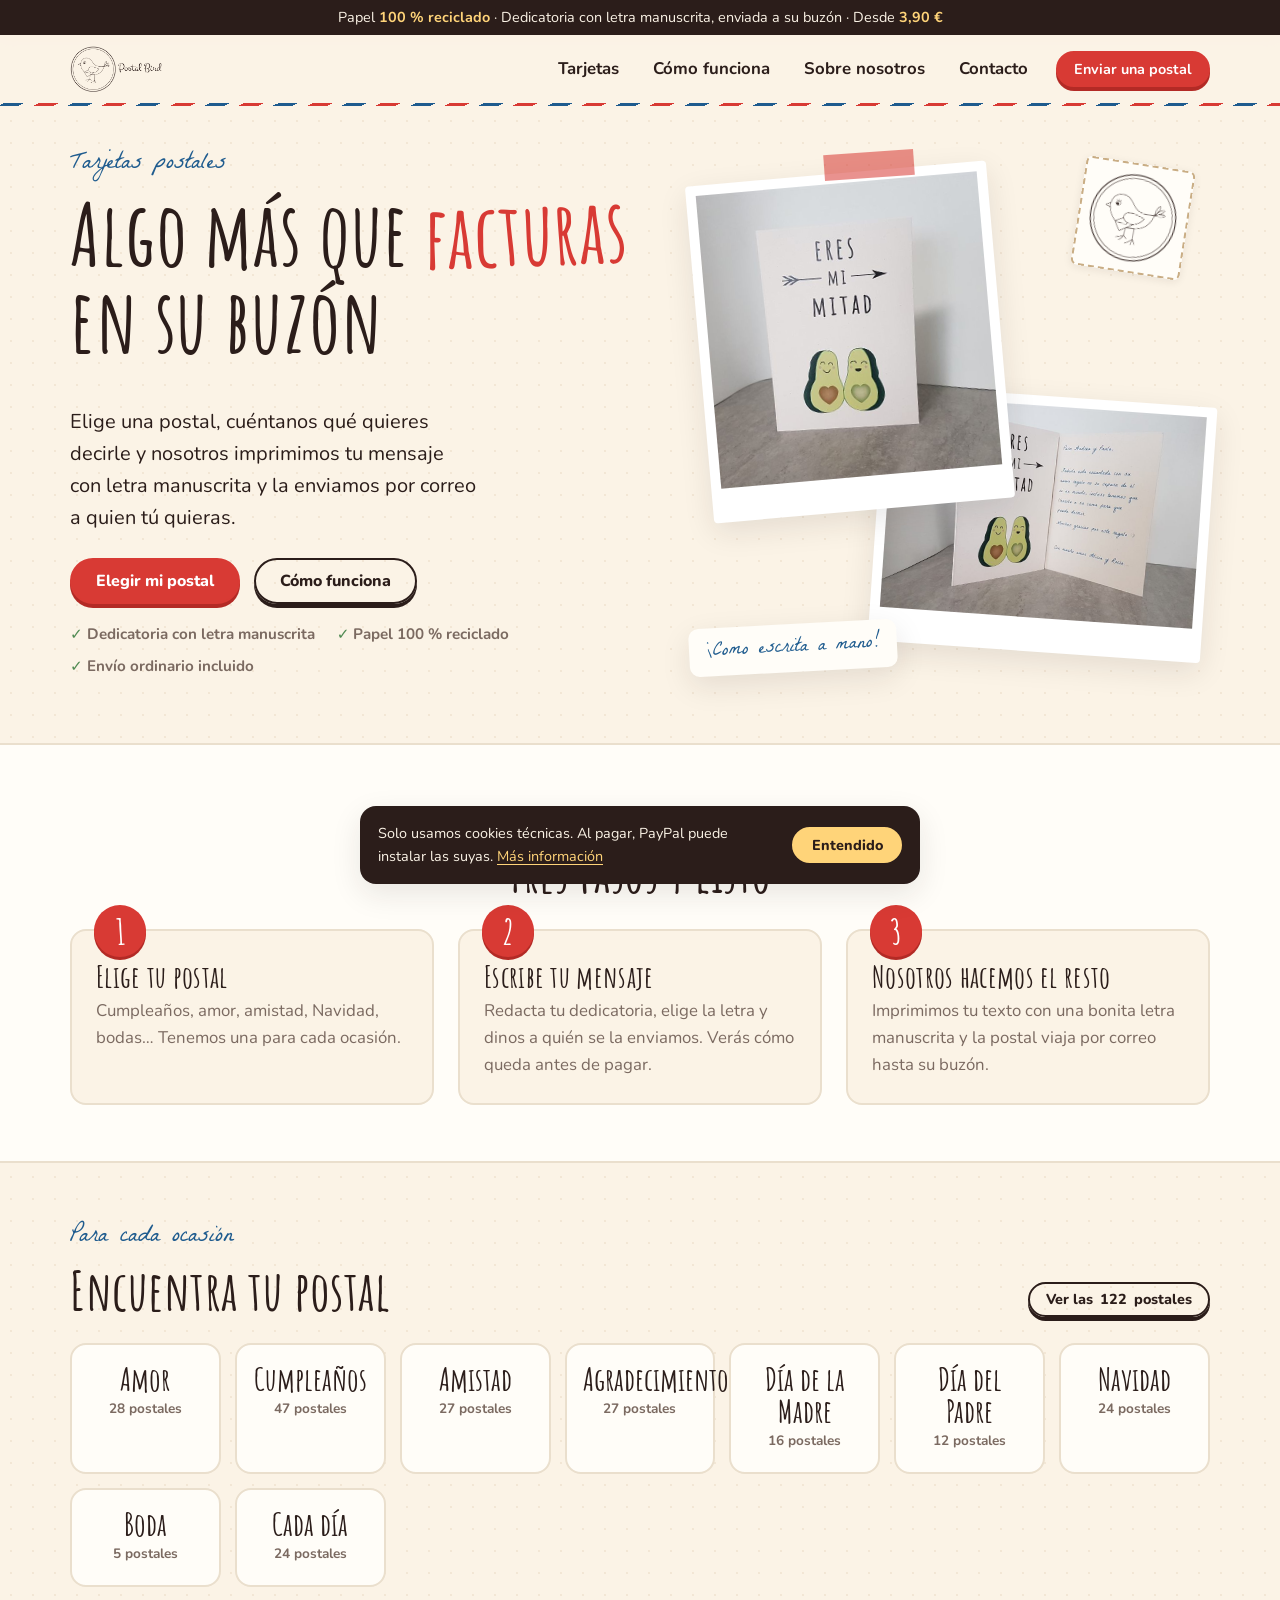
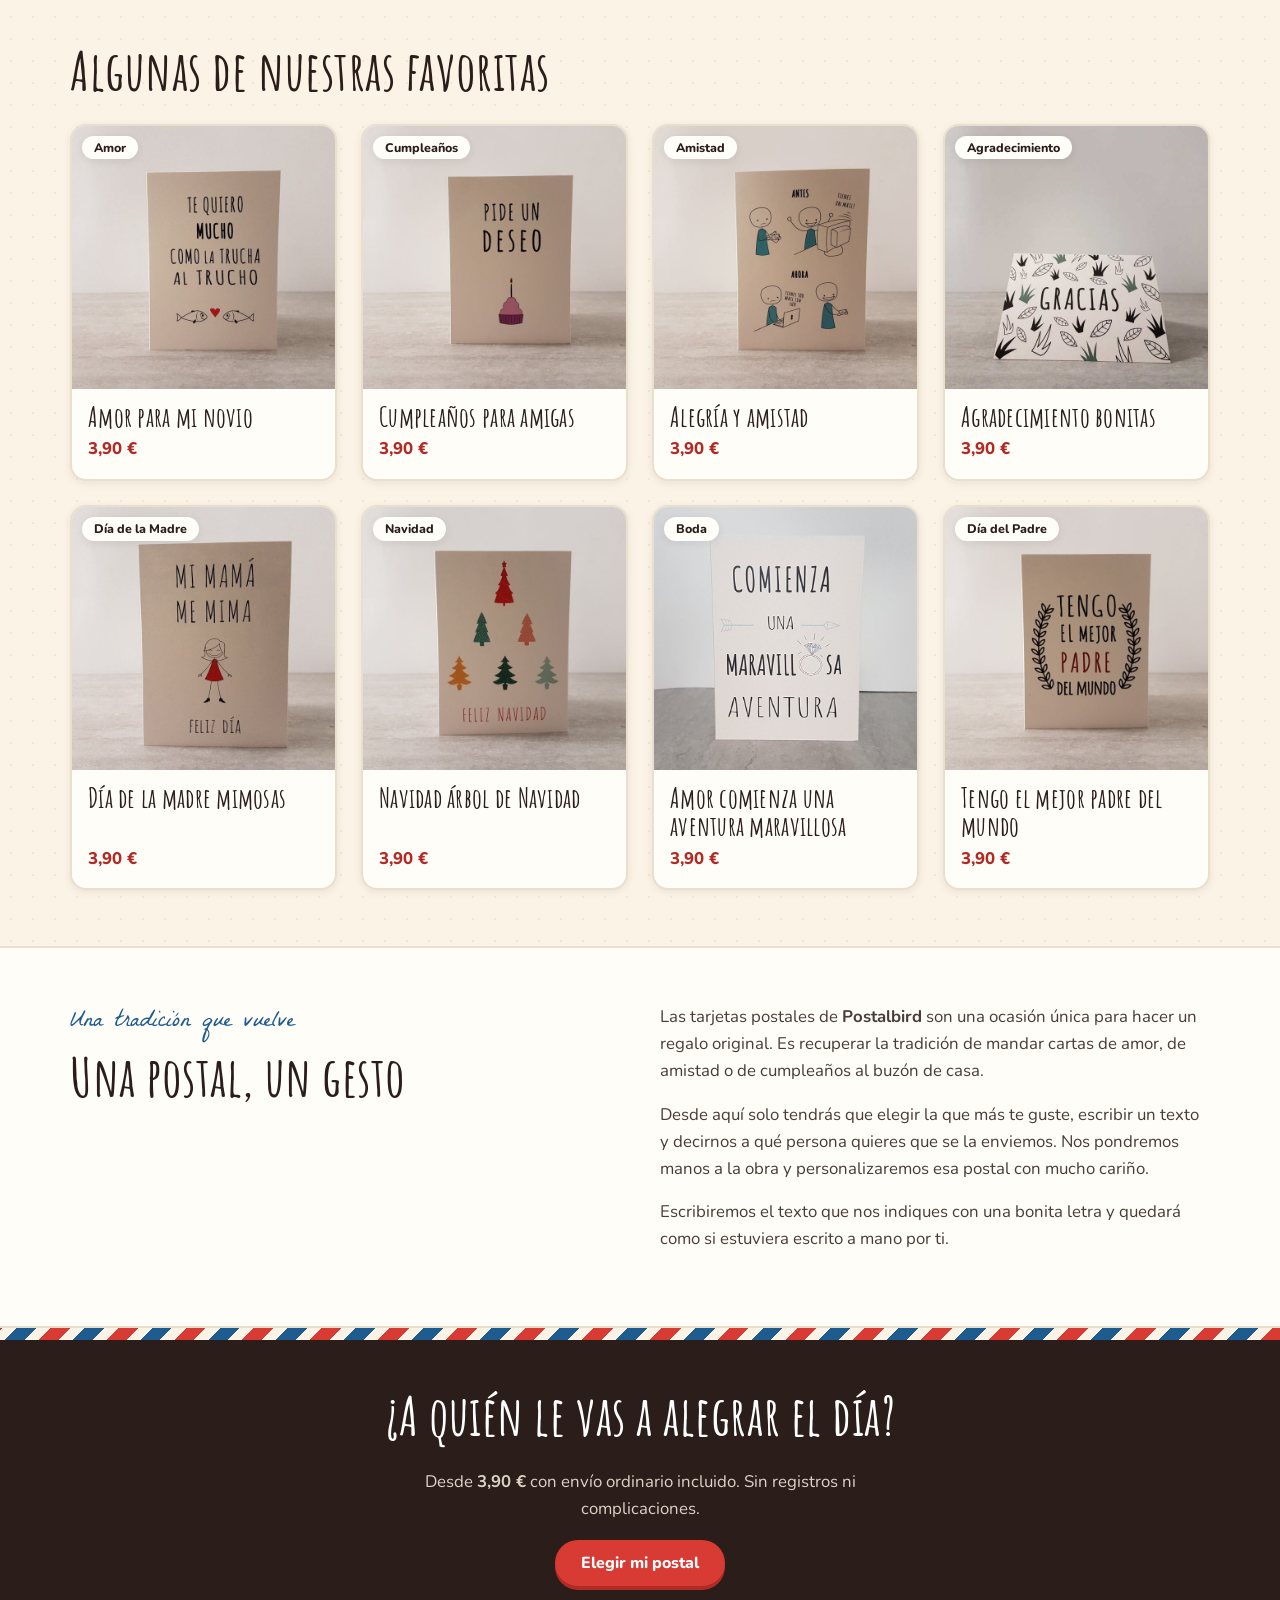
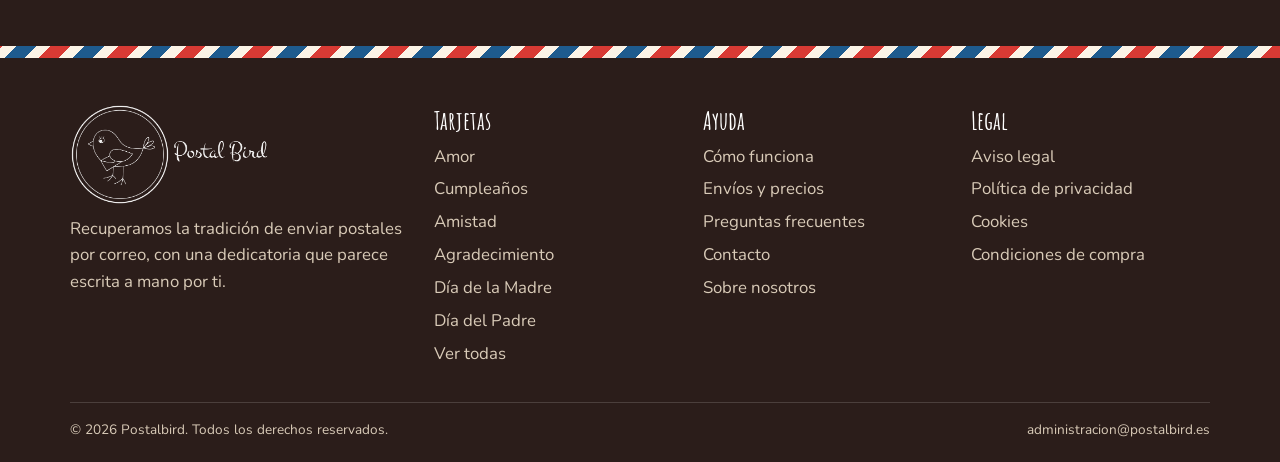
==== index.html @ 34e0749d "Primera versión de la web de Postalbird (estática, sin WordPress) Reconstrucción de la tienda a part" ====
<!doctype html>
<html lang="es">
<head>
<meta charset="utf-8">
<meta name="viewport" content="width=device-width, initial-scale=1">
<title>Postalbird · Tarjetas postales con dedicatoria manuscrita, enviadas por correo</title>
<meta name="description" content="Elige una tarjeta postal, escribe tu dedicatoria y nosotros imprimimos tu mensaje con una bonita letra manuscrita y la enviamos por correo postal al buzón de quien tú quieras.">
<link rel="icon" href="img/marca.png" type="image/png">
<link rel="preload" href="fonts/AmaticSC-Bold.ttf" as="font" type="font/ttf" crossorigin>
<link rel="preload" href="fonts/Nunito-Variable.ttf" as="font" type="font/ttf" crossorigin>
<link rel="stylesheet" href="css/style.css">
<meta property="og:title" content="Postalbird · Postales con letra manuscrita">
<meta property="og:description" content="Recupera la tradición de enviar una postal por correo, con una dedicatoria que parece escrita a mano.">
<meta property="og:image" content="img/cards/103-interior.jpg">
</head>
<body data-page="inicio">
<header id="site-header"></header>

<main>
  <section class="hero">
    <div class="wrap">
      <div>
        <span class="eyebrow">Tarjetas postales</span>
        <h1>Algo más que <em>facturas</em> en su buzón</h1>
        <p class="lead">Elige una postal, cuéntanos qué quieres decirle y nosotros imprimimos tu mensaje con letra manuscrita y la enviamos por correo a quien tú quieras.</p>
        <div class="actions">
          <a class="btn" href="tarjetas.html">Elegir mi postal</a>
          <a class="btn ghost" href="como-funciona.html">Cómo funciona</a>
        </div>
        <ul class="perks">
          <li>Dedicatoria con letra manuscrita</li>
          <li>Papel 100 % reciclado</li>
          <li>Envío ordinario incluido</li>
        </ul>
      </div>
      <div class="collage" aria-hidden="true">
        <div class="tape"></div>
        <div class="photo p1"><img src="img/cards/103-portada.jpg" alt="" width="360" height="400"></div>
        <div class="photo p2"><img src="img/cards/103-interior.jpg" alt="" width="450" height="345"></div>
        <div class="stamp stamp-box"><img src="img/marca.png" alt=""></div>
        <div class="note">¡Como escrita a mano!</div>
      </div>
    </div>
  </section>

  <section class="band">
    <div class="wrap">
      <div class="center"><span class="eyebrow">Muy fácil</span><h2>Tres pasos y listo</h2></div>
      <div class="steps">
        <div class="step"><h3>Elige tu postal</h3><p>Cumpleaños, amor, amistad, Navidad, bodas… Tenemos una para cada ocasión.</p></div>
        <div class="step"><h3>Escribe tu mensaje</h3><p>Redacta tu dedicatoria, elige la letra y dinos a quién se la enviamos. Verás cómo queda antes de pagar.</p></div>
        <div class="step"><h3>Nosotros hacemos el resto</h3><p>Imprimimos tu texto con una bonita letra manuscrita y la postal viaja por correo hasta su buzón.</p></div>
      </div>
    </div>
  </section>

  <section>
    <div class="wrap">
      <div class="section-head">
        <div><span class="eyebrow">Para cada ocasión</span><h2>Encuentra tu postal</h2></div>
        <a class="btn ghost small" href="tarjetas.html">Ver las <span data-total></span> postales</a>
      </div>
      <div class="cat-tiles" id="cats"></div>
    </div>
  </section>

  <section style="padding-top:0">
    <div class="wrap">
      <div class="section-head"><h2>Algunas de nuestras favoritas</h2></div>
      <div class="grid" id="destacadas"></div>
    </div>
  </section>

  <section class="band">
    <div class="wrap two-col">
      <div>
        <span class="eyebrow">Una tradición que vuelve</span>
        <h2>Una postal, un gesto</h2>
      </div>
      <div class="prose">
        <p>Las tarjetas postales de <strong>Postalbird</strong> son una ocasión única para hacer un regalo original. Es recuperar la tradición de mandar cartas de amor, de amistad o de cumpleaños al buzón de casa.</p>
        <p>Desde aquí solo tendrás que elegir la que más te guste, escribir un texto y decirnos a qué persona quieres que se la enviemos. Nos pondremos manos a la obra y personalizaremos esa postal con mucho cariño.</p>
        <p>Escribiremos el texto que nos indiques con una bonita letra y quedará como si estuviera escrito a mano por ti.</p>
      </div>
    </div>
  </section>

  <section class="cta-band">
    <div class="wrap">
      <h2>¿A quién le vas a alegrar el día?</h2>
      <p>Desde <strong data-price></strong> con envío ordinario incluido. Sin registros ni complicaciones.</p>
      <a class="btn" href="tarjetas.html">Elegir mi postal</a>
    </div>
  </section>
</main>

<footer id="site-footer" class="site-footer"></footer>
<script src="js/config.js"></script>
<script src="js/catalog.js"></script>
<script src="js/site.js"></script>
<script src="js/home.js"></script>
</body>
</html>
---- css/style.css ----
/* ============ Postalbird — hoja de estilos ============ */
@font-face { font-family: 'Nunito'; src: url('../fonts/Nunito-Variable.ttf') format('truetype'); font-weight: 200 1000; font-display: swap; }
@font-face { font-family: 'Amatic SC'; src: url('../fonts/AmaticSC-Regular.ttf') format('truetype'); font-weight: 400; font-display: swap; }
@font-face { font-family: 'Amatic SC'; src: url('../fonts/AmaticSC-Bold.ttf') format('truetype'); font-weight: 700; font-display: swap; }
@font-face { font-family: 'La Belle Aurore'; src: url('../fonts/LaBelleAurore.ttf') format('truetype'); font-display: swap; }
@font-face { font-family: 'Handlee'; src: url('../fonts/Handlee-Regular.ttf') format('truetype'); font-display: swap; }
@font-face { font-family: 'Allura'; src: url('../fonts/Allura-Regular.ttf') format('truetype'); font-display: swap; }
@font-face { font-family: 'Montez'; src: url('../fonts/Montez-Regular.ttf') format('truetype'); font-display: swap; }

:root {
  --cream: #fbf3e6; --paper: #fffdf8; --kraft: #ecdcc0; --kraft-d: #c9ad84;
  --ink: #2b1d1a; --muted: #7b6a61; --line: #eadfcd;
  --red: #d83a34; --red-d: #b32a25; --blue: #1e5b8e; --leaf: #4f8a52;
  --radius: 16px; --shadow: 0 10px 30px rgba(43, 29, 26, .10); --shadow-s: 0 2px 8px rgba(43, 29, 26, .08);
  --f-body: 'Nunito', system-ui, -apple-system, 'Segoe UI', sans-serif;
  --f-display: 'Amatic SC', 'Nunito', cursive;
  --f-hand: 'La Belle Aurore', cursive;
  --airmail: repeating-linear-gradient(-45deg, var(--red) 0 14px, var(--cream) 14px 24px, var(--blue) 24px 38px, var(--cream) 38px 48px);
}
*, *::before, *::after { box-sizing: border-box; }
html { scroll-behavior: smooth; -webkit-text-size-adjust: 100%; }
body {
  margin: 0; font-family: var(--f-body); font-size: 1.05rem; line-height: 1.6; color: var(--ink);
  background: var(--cream);
  background-image: radial-gradient(rgba(201, 173, 132, .18) 1px, transparent 1.2px);
  background-size: 22px 22px;
  display: flex; flex-direction: column; min-height: 100vh;
}
main { flex: 1; }
#site-header { display: contents; }
img { max-width: 100%; display: block; }
a { color: var(--red-d); text-underline-offset: 3px; }
a:hover { color: var(--red); }
h1, h2, h3 { font-family: var(--f-display); font-weight: 700; line-height: 1; letter-spacing: .01em; margin: 0 0 .5em; }
h1 { font-size: clamp(3rem, 8vw, 5.4rem); }
h2 { font-size: clamp(2.3rem, 5vw, 3.4rem); }
h3 { font-size: 1.9rem; }
p { margin: 0 0 1em; }
:focus-visible { outline: 3px solid var(--blue); outline-offset: 2px; border-radius: 6px; }
.wrap { width: min(1140px, 100% - 32px); margin-inline: auto; }
.narrow { width: min(760px, 100% - 32px); margin-inline: auto; }
.sr { position: absolute; width: 1px; height: 1px; overflow: hidden; clip: rect(0 0 0 0); white-space: nowrap; }
.hand { font-family: var(--f-hand); color: var(--blue); font-weight: 400; }
.muted { color: var(--muted); }
.center { text-align: center; }
section { padding: 56px 0; }
.eyebrow { font-family: var(--f-hand); color: var(--blue); font-size: 1.5rem; display: block; margin-bottom: 6px; }

/* ---------- Botones ---------- */
.btn {
  --bg: var(--red); --fg: #fff;
  display: inline-flex; align-items: center; justify-content: center; gap: .5em;
  padding: .8em 1.5em; border-radius: 999px; border: 2px solid var(--bg); background: var(--bg); color: var(--fg);
  font: 800 1rem/1 var(--f-body); text-decoration: none; cursor: pointer; transition: transform .15s, box-shadow .15s, background .15s;
  box-shadow: 0 4px 0 var(--red-d);
}
.btn:hover { color: var(--fg); transform: translateY(-2px); box-shadow: 0 6px 0 var(--red-d); }
.btn:active { transform: translateY(2px); box-shadow: 0 1px 0 var(--red-d); }
.btn.ghost { --bg: transparent; --fg: var(--ink); border-color: var(--ink); box-shadow: 0 4px 0 var(--ink); }
.btn.ghost:hover { background: var(--ink); color: var(--cream); }
.btn.small { padding: .6em 1.1em; font-size: .9rem; }
.btn[disabled] { opacity: .5; cursor: not-allowed; transform: none; }

/* ---------- Cabecera ---------- */
.topbar { background: var(--ink); color: var(--cream); text-align: center; font-size: .9rem; padding: 6px 12px; }
.topbar b { color: #ffd479; }
.site-header { position: sticky; top: 0; z-index: 50; background: rgba(251, 243, 230, .94); backdrop-filter: blur(8px); border-bottom: 3px solid transparent; border-image: var(--airmail) 6; }
.site-header .wrap { display: flex; align-items: center; justify-content: space-between; gap: 16px; min-height: 68px; }
.brand img { height: 46px; width: auto; }
.nav { display: flex; align-items: center; gap: 6px; }
.nav a { padding: 8px 14px; border-radius: 999px; text-decoration: none; color: var(--ink); font-weight: 700; }
.nav a:hover, .nav a[aria-current="page"] { background: var(--kraft); color: var(--ink); }
.nav .btn { margin-left: 8px; color: #fff; }
.nav .btn:hover { background: var(--red); color: #fff; }
.burger { display: none; background: none; border: 2px solid var(--ink); border-radius: 12px; padding: 8px 10px; cursor: pointer; }
.burger span { display: block; width: 22px; height: 2px; background: var(--ink); margin: 4px 0; }
@media (max-width: 820px) {
  .burger { display: block; }
  .nav { position: absolute; left: 0; right: 0; top: 100%; background: var(--cream); flex-direction: column; align-items: stretch; padding: 12px 16px 18px; border-bottom: 3px solid var(--kraft); display: none; }
  .nav.open { display: flex; }
  .nav a { padding: 12px 14px; }
  .nav .btn { margin: 8px 0 0; }
}

/* ---------- Hero ---------- */
.hero { padding: 40px 0 64px; overflow: hidden; }
.hero .wrap { display: grid; grid-template-columns: 1.05fr .95fr; gap: 40px; align-items: center; }
.hero h1 em { font-style: normal; color: var(--red); display: inline-block; transform: rotate(-2deg); }
.hero p.lead { font-size: 1.25rem; max-width: 34ch; }
.hero .actions { display: flex; gap: 14px; flex-wrap: wrap; margin: 24px 0 18px; }
.hero .perks { display: flex; gap: 8px 22px; flex-wrap: wrap; padding: 0; margin: 0; list-style: none; font-weight: 700; font-size: .95rem; color: var(--muted); }
.hero .perks li::before { content: '✓ '; color: var(--leaf); font-weight: 900; }
.collage { position: relative; aspect-ratio: 1 / 1; max-width: 520px; margin-inline: auto; width: 100%; }
.collage .photo { position: absolute; background: #fff; padding: 10px 10px 34px; box-shadow: var(--shadow); border-radius: 4px; }
.collage .photo img { width: 100%; height: 100%; object-fit: cover; }
.collage .p1 { width: 58%; aspect-ratio: 1 / 1.12; left: 2%; top: 4%; transform: rotate(-5deg); z-index: 2; }
.collage .p2 { width: 64%; aspect-ratio: 1.3 / 1; right: 0; bottom: 4%; transform: rotate(4deg); z-index: 1; }
.collage .tape { position: absolute; width: 90px; height: 26px; background: rgba(216, 58, 52, .55); left: 26%; top: 0; transform: rotate(-4deg); z-index: 4; }
.collage .stamp { position: absolute; right: 4%; top: 2%; width: 110px; height: 110px; z-index: 5; transform: rotate(9deg); }
.stamp-box { background: var(--paper); padding: 8px; border: 2px dashed var(--kraft-d); border-radius: 6px; box-shadow: var(--shadow-s); }
.stamp-box img { width: 100%; }
.collage .note { position: absolute; left: 0; bottom: 0; z-index: 6; background: var(--paper); border-radius: 10px; padding: 8px 16px; box-shadow: var(--shadow); font-family: var(--f-hand); color: var(--blue); font-size: 1.25rem; transform: rotate(-3deg); }
@media (max-width: 820px) { .hero .wrap { grid-template-columns: 1fr; } .collage { max-width: 420px; } }

/* ---------- Pasos ---------- */
.band { background: var(--paper); border-block: 2px solid var(--line); }
.steps { display: grid; grid-template-columns: repeat(3, 1fr); gap: 24px; counter-reset: paso; margin-top: 30px; }
.step { position: relative; background: var(--cream); border: 2px solid var(--line); border-radius: var(--radius); padding: 30px 24px 24px; }
.step::before { counter-increment: paso; content: counter(paso); position: absolute; top: -26px; left: 22px; width: 52px; height: 52px; border-radius: 50%; background: var(--red); color: #fff; display: grid; place-items: center; font: 700 2.2rem/1 var(--f-display); box-shadow: 0 3px 0 var(--red-d); }
.step h3 { margin-bottom: .2em; }
.step p { margin: 0; color: var(--muted); }
@media (max-width: 820px) { .steps { grid-template-columns: 1fr; gap: 40px; } }

/* ---------- Categorías (píldoras) ---------- */
.chips { display: flex; flex-wrap: wrap; gap: 10px; }
.chip { display: inline-flex; align-items: center; gap: 8px; padding: 9px 18px; border-radius: 999px; border: 2px solid var(--ink); background: transparent; color: var(--ink); font: 800 .95rem var(--f-body); text-decoration: none; cursor: pointer; transition: .15s; }
.chip small { font-weight: 700; opacity: .6; }
.chip:hover { background: var(--kraft); color: var(--ink); }
.chip.on { background: var(--ink); color: var(--cream); }
.cat-tiles { display: grid; grid-template-columns: repeat(auto-fill, minmax(150px, 1fr)); gap: 14px; margin-top: 22px; }
.cat-tile { display: block; text-decoration: none; color: var(--ink); background: var(--paper); border: 2px solid var(--line); border-radius: var(--radius); padding: 18px 16px; text-align: center; transition: .2s; }
.cat-tile:hover { transform: translateY(-4px) rotate(-1deg); border-color: var(--red); color: var(--ink); box-shadow: var(--shadow); }
.cat-tile b { font: 700 2rem/1 var(--f-display); display: block; }
.cat-tile span { font-size: .85rem; color: var(--muted); font-weight: 700; }

/* ---------- Tarjetas de producto ---------- */
.grid { display: grid; grid-template-columns: repeat(auto-fill, minmax(230px, 1fr)); gap: 24px; }
.pcard { background: var(--paper); border-radius: var(--radius); overflow: hidden; box-shadow: var(--shadow-s); border: 2px solid var(--line); text-decoration: none; color: var(--ink); display: flex; flex-direction: column; transition: transform .2s, box-shadow .2s; }
.pcard:hover { transform: translateY(-6px) rotate(-.6deg); box-shadow: var(--shadow); color: var(--ink); }
.pcard .ph { aspect-ratio: 1 / 1; background: var(--kraft); overflow: hidden; position: relative; }
.pcard .ph img { width: 100%; height: 100%; object-fit: cover; transition: transform .4s; }
.pcard:hover .ph img { transform: scale(1.05); }
.pcard .ph img.alt { position: absolute; inset: 0; opacity: 0; transition: opacity .3s; }
.pcard:hover .ph img.alt { opacity: 1; }
.pcard .tag { position: absolute; left: 10px; top: 10px; background: var(--paper); border-radius: 999px; padding: 2px 12px; font-size: .78rem; font-weight: 800; box-shadow: var(--shadow-s); }
.pcard .body { padding: 14px 16px 16px; display: flex; flex-direction: column; gap: 6px; flex: 1; }
.pcard h3 { font-size: 1.7rem; margin: 0; line-height: 1.02; }
.pcard .price { margin-top: auto; font-weight: 800; color: var(--red-d); }
.section-head { display: flex; justify-content: space-between; align-items: end; gap: 20px; flex-wrap: wrap; margin-bottom: 26px; }
.section-head h2 { margin: 0; }

/* ---------- Tienda ---------- */
.page-head { padding: 44px 0 10px; }
.page-head p { max-width: 60ch; color: var(--muted); font-size: 1.1rem; }
.toolbar { display: flex; gap: 16px; align-items: center; flex-wrap: wrap; margin: 20px 0 26px; }
.search { flex: 1 1 240px; max-width: 360px; position: relative; }
.search input { width: 100%; padding: 11px 16px 11px 42px; border-radius: 999px; border: 2px solid var(--ink); background: var(--paper); font: 600 1rem var(--f-body); color: var(--ink); }
.search::before { content: '🔍'; position: absolute; left: 14px; top: 50%; transform: translateY(-50%); font-size: .95rem; }
.empty { text-align: center; padding: 60px 0; color: var(--muted); }
.more { text-align: center; margin-top: 34px; }

/* ---------- Ficha de postal ---------- */
.crumbs { font-size: .9rem; color: var(--muted); padding-top: 26px; }
.crumbs a { color: var(--muted); }
.detail { display: grid; grid-template-columns: 1.1fr .9fr; gap: 44px; padding: 20px 0 60px; align-items: start; }
.gallery .main { background: #fff; padding: 12px; border-radius: 6px; box-shadow: var(--shadow); }
.gallery .main img { width: 100%; aspect-ratio: 1/1; object-fit: cover; }
.thumbs { display: flex; gap: 12px; margin-top: 16px; }
.thumbs button { width: 84px; padding: 4px; background: #fff; border: 2px solid var(--line); border-radius: 8px; cursor: pointer; }
.thumbs button[aria-current="true"] { border-color: var(--red); }
.thumbs img { aspect-ratio: 1/1; object-fit: cover; width: 100%; border-radius: 4px; }
.info h1 { font-size: clamp(2.8rem, 6vw, 4.2rem); }
.info .price { font: 700 2.6rem/1 var(--f-display); color: var(--red-d); margin: 4px 0 14px; }
.facts { list-style: none; padding: 0; margin: 20px 0 24px; display: grid; gap: 8px; }
.facts li { display: flex; gap: 10px; }
.facts li::before { content: '✓'; color: var(--leaf); font-weight: 900; }
.prose { max-width: 70ch; color: #4a3b35; }
.prose h2 { font-size: 2.4rem; margin-top: 1.4em; }
.prose h3 { margin-top: 1.3em; }
.prose li { margin-bottom: .4em; }
@media (max-width: 820px) { .detail { grid-template-columns: 1fr; gap: 26px; } }

/* ---------- Formularios ---------- */
label, .lbl { display: block; font-weight: 800; font-size: .95rem; margin-bottom: 6px; }
label .opt, .lbl .opt { font-weight: 600; color: var(--muted); }
input[type=text], input[type=email], input[type=tel], input[type=date], select, textarea {
  width: 100%; padding: 12px 14px; border: 2px solid var(--line); border-radius: 12px; background: var(--paper); color: var(--ink);
  font: 600 1rem var(--f-body); transition: border-color .15s, box-shadow .15s;
}
input:focus, select:focus, textarea:focus { outline: none; border-color: var(--blue); box-shadow: 0 0 0 4px rgba(30, 91, 142, .15); }
input.bad, select.bad, textarea.bad { border-color: var(--red); background: #fff5f4; }
textarea { min-height: 170px; resize: vertical; line-height: 1.5; }
.field { margin-bottom: 16px; }
.row { display: grid; grid-template-columns: 1fr 1fr; gap: 14px; }
.row.r3 { grid-template-columns: 1fr 2fr; }
@media (max-width: 560px) { .row, .row.r3 { grid-template-columns: 1fr; gap: 0; } }
.hint { font-size: .85rem; color: var(--muted); margin-top: 4px; }
.err { color: var(--red-d); font-size: .85rem; font-weight: 700; margin-top: 4px; min-height: 0; }
.check { display: flex; gap: 10px; align-items: flex-start; font-weight: 600; cursor: pointer; }
.check input { width: 20px; height: 20px; margin-top: 3px; accent-color: var(--red); flex: none; }
.hp { position: absolute; left: -9999px; }
.counter { text-align: right; font-size: .85rem; color: var(--muted); font-weight: 700; }
.counter.warn { color: var(--red-d); }

/* ---------- Editor (personalizar) ---------- */
.editor { display: grid; grid-template-columns: minmax(0, 1fr) minmax(0, 1.05fr); gap: 36px; padding: 18px 0 70px; align-items: start; }
.stepper { display: flex; gap: 6px; margin-bottom: 22px; }
.stepper button { width: 100%; min-width: 0; background: var(--paper); border: 2px solid var(--line); border-radius: 999px; padding: 8px 6px; font: 800 .82rem var(--f-body); color: var(--muted); cursor: pointer; white-space: nowrap; }
.stepper button:disabled { cursor: default; opacity: .7; }
.stepper button b { display: inline-grid; place-items: center; width: 20px; height: 20px; border-radius: 50%; background: var(--line); color: var(--ink); margin-right: 5px; font-size: .74rem; }
@media (max-width: 420px) { .stepper button { font-size: 0; padding: 6px; } .stepper button b { margin: 0; font-size: .8rem; } .stepper button.on { font-size: .82rem; } .stepper button.on b { margin-right: 5px; } }
.stepper button.on { border-color: var(--ink); color: var(--ink); background: #fff; }
.stepper button.on b { background: var(--red); color: #fff; }
.stepper button.done b { background: var(--leaf); color: #fff; }
.panel { display: none; }
.panel.on { display: block; animation: fade .3s; }
@keyframes fade { from { opacity: 0; transform: translateY(6px); } }
.panel h2 { font-size: 2.6rem; }
.nav-steps { display: flex; justify-content: space-between; gap: 12px; margin-top: 26px; }
.fonts { display: grid; grid-template-columns: repeat(2, 1fr); gap: 10px; }
.fonts label { margin: 0; cursor: pointer; }
.fonts input { position: absolute; opacity: 0; }
.fonts span { display: block; text-align: center; padding: 10px 8px; border: 2px solid var(--line); background: var(--paper); border-radius: 12px; font-size: 1.5rem; line-height: 1.2; color: var(--blue); }
.fonts small { display: block; font: 700 .72rem var(--f-body); color: var(--muted); }
.fonts input:checked + span { border-color: var(--red); box-shadow: 0 0 0 3px rgba(216, 58, 52, .18); background: #fff; }
.fonts input:focus-visible + span { outline: 3px solid var(--blue); }
.inks { display: flex; gap: 12px; }
.inks label { margin: 0; cursor: pointer; }
.inks input { position: absolute; opacity: 0; }
.inks i { display: block; width: 38px; height: 38px; border-radius: 50%; border: 3px solid #fff; box-shadow: 0 0 0 2px var(--line); }
.inks input:checked + i { box-shadow: 0 0 0 3px var(--ink); }
.inks input:focus-visible + i { outline: 3px solid var(--blue); outline-offset: 3px; }
.opts { display: grid; gap: 10px; }
.opt-card { display: flex; gap: 12px; align-items: center; padding: 14px 16px; border: 2px solid var(--line); background: var(--paper); border-radius: 14px; cursor: pointer; margin: 0; font-weight: 600; }
.opt-card input { accent-color: var(--red); width: 20px; height: 20px; }
.opt-card:has(input:checked) { border-color: var(--red); background: #fff; }
.opt-card .t { flex: 1; } .opt-card .t small { display: block; color: var(--muted); font-weight: 600; }
.opt-card b { color: var(--red-d); white-space: nowrap; }
.selected-card { display: flex; gap: 14px; align-items: center; background: var(--paper); border: 2px solid var(--line); border-radius: 14px; padding: 10px; margin-bottom: 22px; }
.selected-card img { width: 64px; height: 64px; object-fit: cover; border-radius: 8px; }
.selected-card div { flex: 1; line-height: 1.25; }
.selected-card b { font: 700 1.5rem/1 var(--f-display); display: block; }
.summary { background: var(--paper); border: 2px solid var(--line); border-radius: 14px; padding: 16px 18px; margin-bottom: 20px; }
.summary dl { margin: 0; display: grid; grid-template-columns: 1fr auto; gap: 6px 14px; }
.summary dt { color: var(--muted); font-weight: 700; } .summary dd { margin: 0; font-weight: 800; text-align: right; }
.summary .total { border-top: 2px dashed var(--line); padding-top: 10px; margin-top: 6px; font-size: 1.25rem; }
.summary dt.total { color: var(--ink); }
.summary dd.total { color: var(--red-d); }
.demo-note { background: #fff4d6; border: 2px solid #f0d488; border-radius: 12px; padding: 12px 14px; font-size: .92rem; margin-bottom: 14px; }
.msg { border-radius: 12px; padding: 12px 14px; font-weight: 700; margin: 12px 0; }
.msg.err-box { background: #fdeceb; border: 2px solid #f0b3af; color: #8a1f1a; }
.msg.ok-box { background: #e8f4e8; border: 2px solid #b7d9b8; color: #2c5d2f; }

/* Vista previa */
.preview { position: sticky; top: 92px; }
.tabs { display: flex; gap: 6px; margin-bottom: 14px; }
.tabs button { flex: 1; padding: 8px 6px; border-radius: 999px; border: 2px solid var(--line); background: var(--paper); font: 800 .9rem var(--f-body); cursor: pointer; color: var(--muted); }
.tabs button.on { background: var(--ink); color: var(--cream); border-color: var(--ink); }
.stage { background: var(--kraft); border-radius: var(--radius); padding: 22px; box-shadow: inset 0 0 0 2px rgba(255, 255, 255, .35); }
.stage .view { display: none; } .stage .view.on { display: block; }
/* Hoja de dedicatoria: 11,5 × 15,5 cm. Márgenes = los de la hoja de impresión (1,4 / 1,2 / 1,4 / 1,6 cm) */
.paper { position: relative; aspect-ratio: 11.5 / 15.5; width: min(82%, 400px); margin-inline: auto; background: #fffdf6; box-shadow: var(--shadow); border-radius: 2px; }
.hw { font-family: var(--f-hand); color: var(--blue); white-space: pre-wrap; overflow-wrap: anywhere; overflow: hidden; line-height: 1.5; }
.paper .hw { position: absolute; top: 9.03%; right: 10.43%; bottom: 9.03%; left: 13.91%; }
.cover { aspect-ratio: 11.5 / 15.5; width: min(70%, 320px); margin-inline: auto; box-shadow: var(--shadow); background: #fff; }
.cover img { width: 100%; height: 100%; object-fit: cover; }
.envelope { position: relative; aspect-ratio: 18 / 12.5; background: #fbf6ea; box-shadow: var(--shadow); border-radius: 3px; overflow: hidden; }
.envelope .to { position: absolute; left: 30%; top: 40%; right: 6%; }
.envelope .from { position: absolute; left: 5%; top: 6%; width: 46%; }
.envelope .sello { position: absolute; right: 4%; top: 6%; width: 11%; aspect-ratio: 3 / 3.6; border: 2px dashed rgba(43, 29, 26, .3); border-radius: 3px; display: grid; place-items: center; font-size: .6rem; color: rgba(43, 29, 26, .4); text-align: center; font-weight: 800; }
.stage-cap { text-align: center; font-size: .85rem; color: #5b4a3c; margin: 12px 0 0; font-weight: 700; }
@media (max-width: 900px) { .editor { grid-template-columns: 1fr; } .preview { position: static; order: -1; } }

/* ---------- Confirmación ---------- */
.done-card { background: var(--paper); border: 2px solid var(--line); border-radius: 22px; padding: 34px; box-shadow: var(--shadow); text-align: center; border-top: 10px solid; border-image: var(--airmail) 12; }
.code-box { width: 100%; font: 500 .8rem/1.4 ui-monospace, Consolas, monospace; min-height: 90px; word-break: break-all; }

/* ---------- Texto largo / FAQ / legal ---------- */
details { background: var(--paper); border: 2px solid var(--line); border-radius: 14px; padding: 4px 18px; margin-bottom: 12px; }
summary { cursor: pointer; font-weight: 800; padding: 12px 0; list-style-position: outside; }
details[open] { border-color: var(--kraft-d); }
details p { color: #4a3b35; }
.legal h1 { font-size: 3.6rem; }
.legal h2 { font-size: 2.2rem; margin-top: 1.6em; }
.legal .todo { background: #fff4d6; border: 2px dashed #e0b840; padding: 2px 6px; border-radius: 6px; font-weight: 800; }
.notice { background: #fff4d6; border: 2px solid #f0d488; border-radius: 12px; padding: 14px 16px; margin-bottom: 26px; font-size: .95rem; }
.two-col { display: grid; grid-template-columns: 1fr 1fr; gap: 40px; align-items: start; }
@media (max-width: 820px) { .two-col { grid-template-columns: 1fr; gap: 24px; } }
.price-table { width: 100%; border-collapse: collapse; margin: 14px 0 22px; background: var(--paper); border-radius: 14px; overflow: hidden; box-shadow: var(--shadow-s); }
.price-table td, .price-table th { padding: 12px 16px; text-align: left; border-bottom: 1px solid var(--line); }
.price-table td:last-child, .price-table th:last-child { text-align: right; font-weight: 800; color: var(--red-d); }
@media (max-width: 640px) {
  .price-table.stack, .price-table.stack tbody, .price-table.stack tr, .price-table.stack td, .price-table.stack th { display: block; width: 100%; text-align: left !important; }
  .price-table.stack tr:first-child { display: none; }
  .price-table.stack tr { border-bottom: 2px solid var(--line); padding: 8px 0; }
  .price-table.stack td { border: 0; padding: 4px 16px; color: var(--ink) !important; font-weight: 600 !important; }
  .price-table.stack td:first-child { font-weight: 800 !important; }
}
.cta-band { background: var(--ink); color: var(--cream); text-align: center; padding: 60px 0; position: relative; }
.cta-band::before { content: ''; position: absolute; inset: 0 0 auto; height: 12px; background: var(--airmail); }
.cta-band h2 { color: #fff; } .cta-band p { max-width: 50ch; margin-inline: auto; opacity: .85; }

/* ---------- Pie ---------- */
.site-footer { background: var(--ink); color: #d9cbb8; padding: 46px 0 22px; position: relative; margin-top: 0; }
.site-footer::before { content: ''; position: absolute; inset: 0 0 auto; height: 12px; background: var(--airmail); }
.site-footer .cols { display: grid; grid-template-columns: 1.4fr 1fr 1fr 1fr; gap: 30px; padding-top: 12px; }
.site-footer img.logo { width: 200px; margin-bottom: 12px; }
.site-footer h4 { font: 700 1.6rem var(--f-display); color: #fff; margin: 0 0 8px; }
.site-footer ul { list-style: none; margin: 0; padding: 0; }
.site-footer li { margin-bottom: 6px; }
.site-footer a { color: #d9cbb8; text-decoration: none; } .site-footer a:hover { color: #fff; text-decoration: underline; }
.site-footer .legalbar { border-top: 1px solid rgba(255, 255, 255, .15); margin-top: 28px; padding-top: 16px; font-size: .85rem; display: flex; justify-content: space-between; gap: 12px; flex-wrap: wrap; }
@media (max-width: 820px) { .site-footer .cols { grid-template-columns: 1fr 1fr; } }
@media (max-width: 520px) { .site-footer .cols { grid-template-columns: 1fr; } }

/* ---------- Aviso de cookies ---------- */
.cookies { position: fixed; left: 16px; right: 16px; bottom: 16px; max-width: 560px; margin-inline: auto; background: var(--ink); color: var(--cream); padding: 16px 18px; border-radius: 16px; box-shadow: var(--shadow); z-index: 99; display: flex; gap: 14px; align-items: center; font-size: .9rem; }
.cookies a { color: #ffd479; }
.cookies .btn { flex: none; --bg: #ffd479; --fg: var(--ink); box-shadow: none; padding: .6em 1.2em; }
.toast { position: fixed; left: 50%; bottom: 24px; transform: translateX(-50%); background: var(--ink); color: #fff; padding: 12px 20px; border-radius: 999px; font-weight: 800; z-index: 100; box-shadow: var(--shadow); }

@media (prefers-reduced-motion: reduce) { * { animation: none !important; transition: none !important; scroll-behavior: auto !important; } }
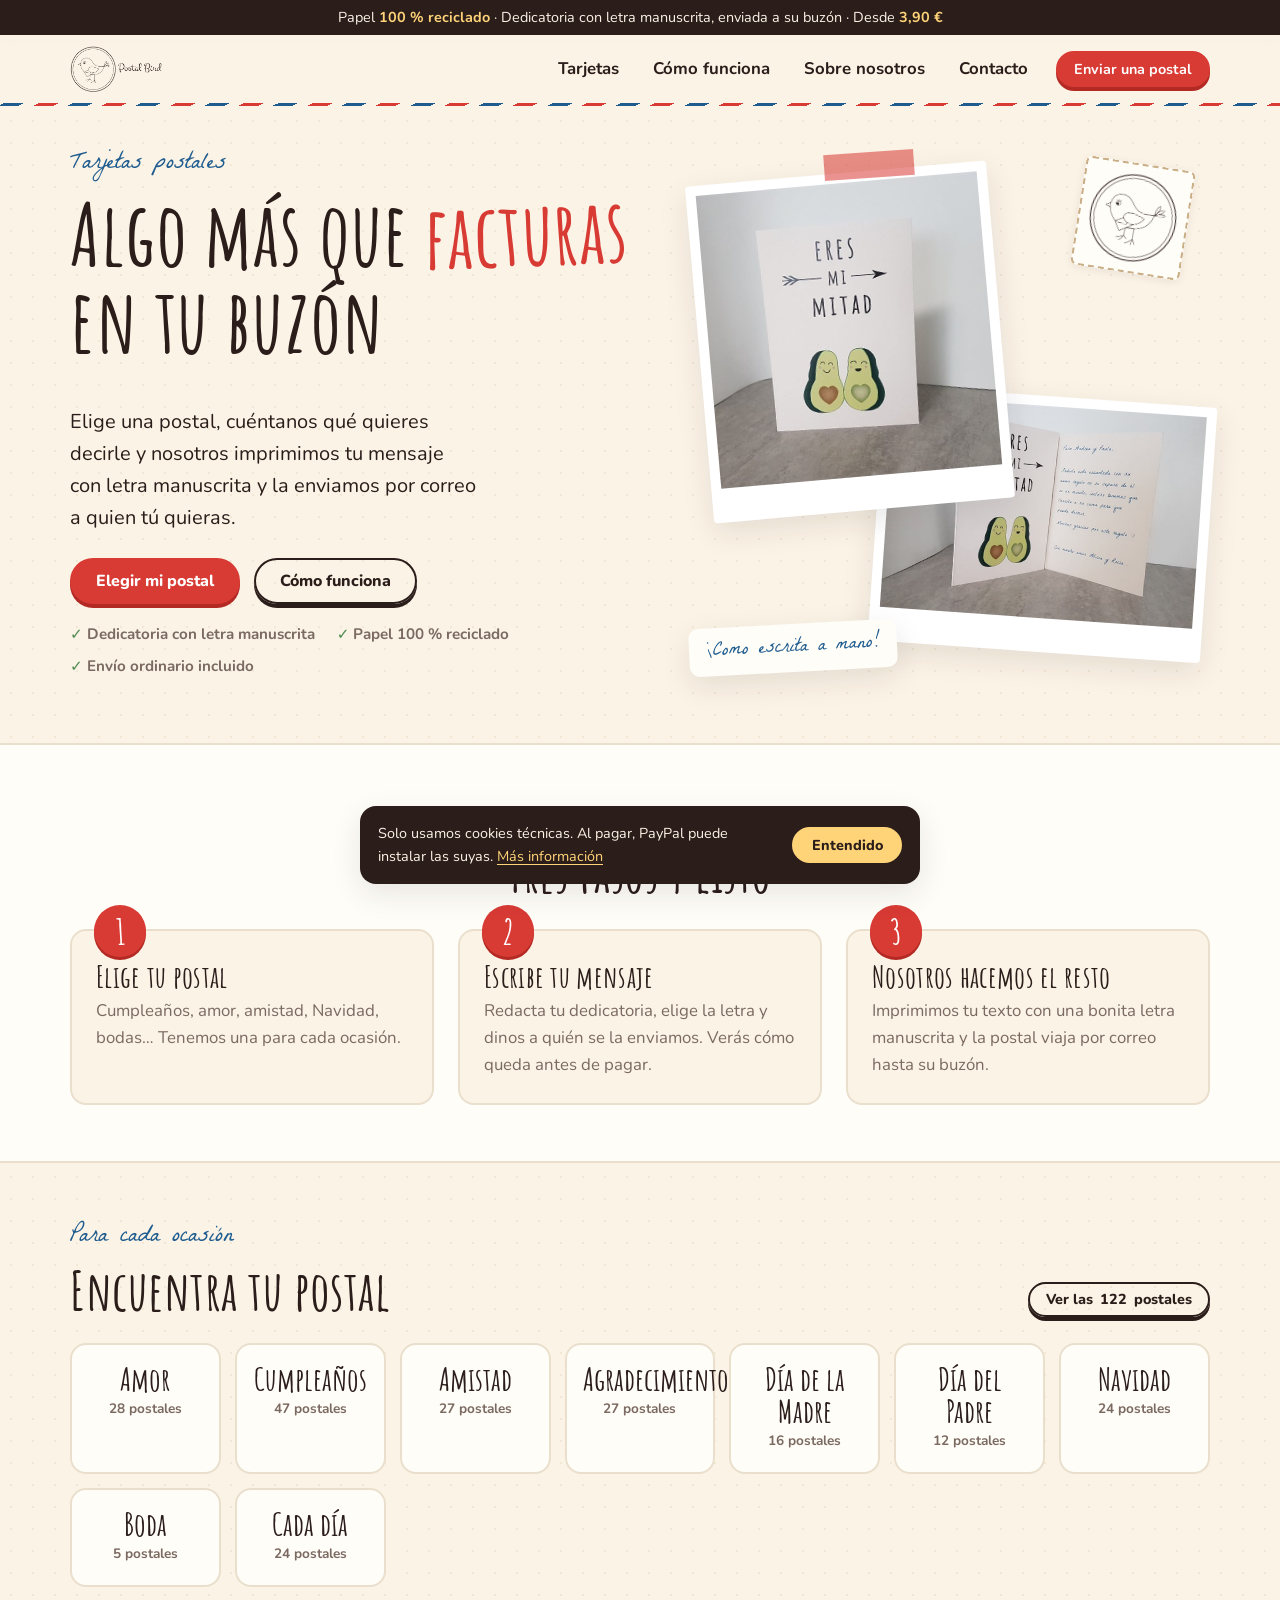
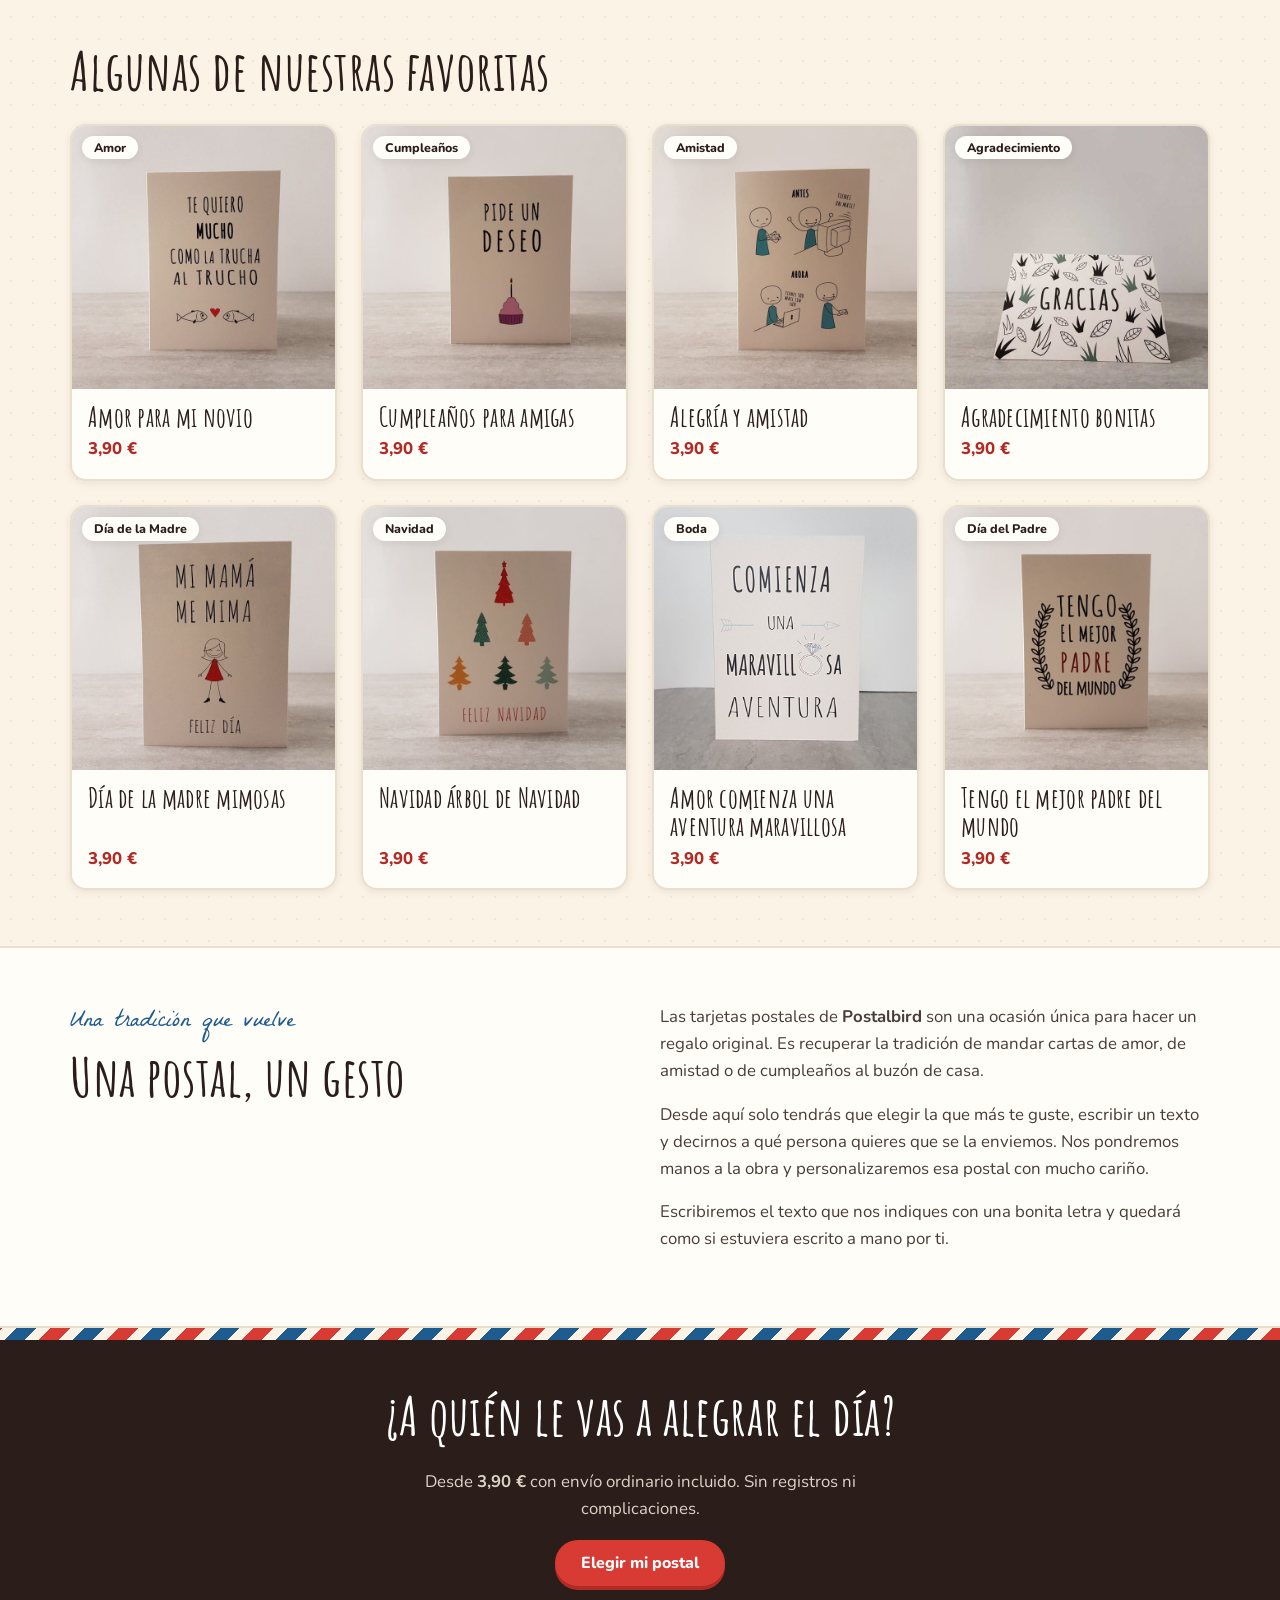
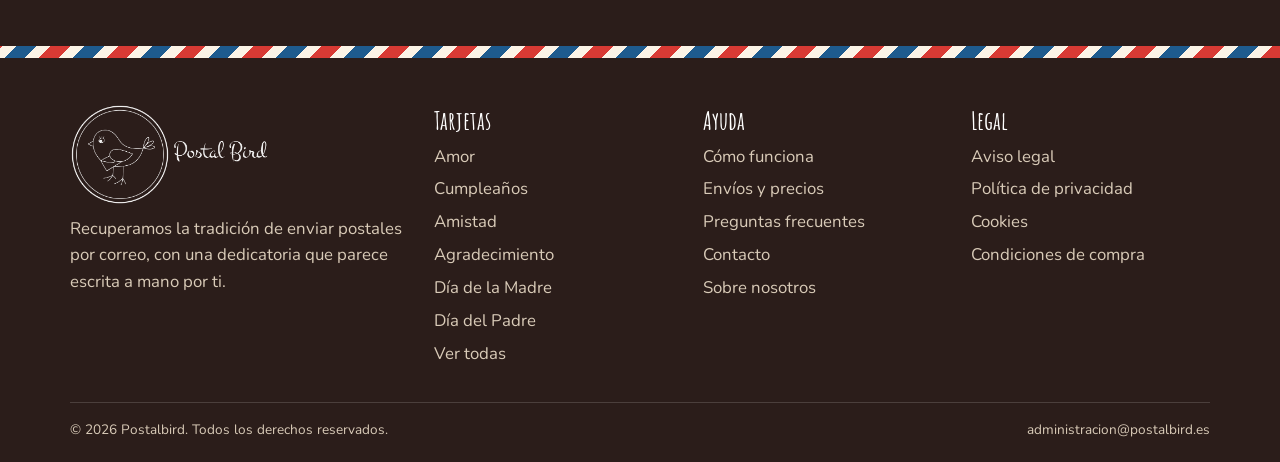
==== commit 4475fbc9: "Cambia el titular de la portada: "en su buzón" por "en tu buzón" Prueba del despliegue automático Gi" ====
--- a/index.html
+++ b/index.html
@@ -21,7 +21,7 @@
     <div class="wrap">
       <div>
         <span class="eyebrow">Tarjetas postales</span>
-        <h1>Algo más que <em>facturas</em> en su buzón</h1>
+        <h1>Algo más que <em>facturas</em> en tu buzón</h1>
         <p class="lead">Elige una postal, cuéntanos qué quieres decirle y nosotros imprimimos tu mensaje con letra manuscrita y la enviamos por correo a quien tú quieras.</p>
         <div class="actions">
           <a class="btn" href="tarjetas.html">Elegir mi postal</a>
